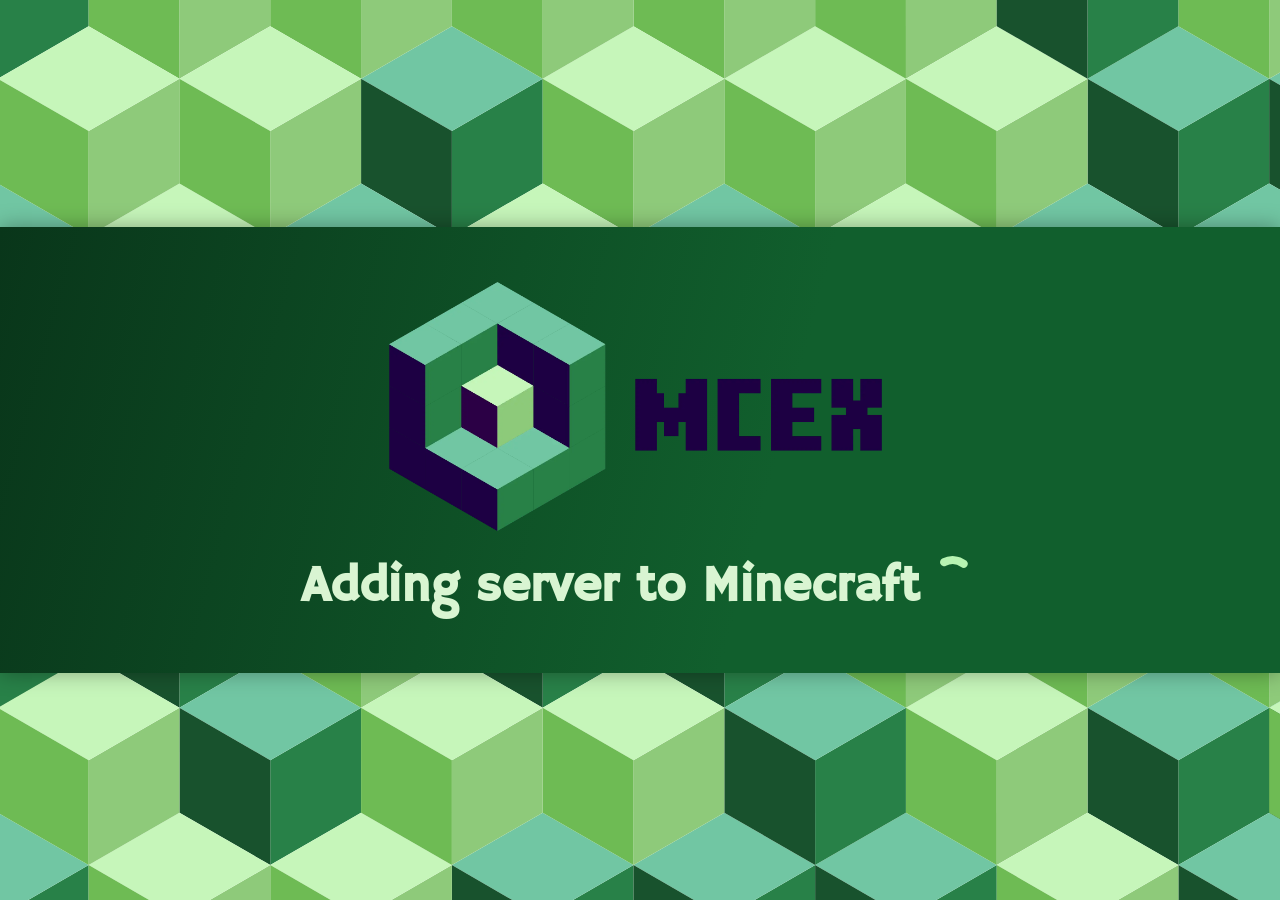
==== redirect.html @ f75b1dbb "slayyyy" ====
<!DOCTYPE html>
<html lang="en">
<head>
    <meta charset="UTF-8">
    <meta name="viewport" content="width=device-width, initial-scale=1.0">
    <title>McEx Play - Add Server To Minecraft</title>
    <link rel="shortcut icon" href="assets/transparent favicon mcex 2.1.png" type="image/x-icon">
    <link rel="stylesheet" href="style2.css">
</head>
<body>

    <!-- <div class="logo-container">
        <img class="logo2" src="assets/transparent mcex 2.1.2.webp" alt="">
    </div> -->

    <div class="container">
        <h1>
            <img class="logo2" src="assets/transparent mcex 2.1.2.webp" alt="">
            <span>Adding server to Minecraft<img class="loading-animation" src="assets/91.svg" alt=""></span>
            
        </h1>
    </div>
        

    <script>
        let text = window.location.search
        const ip = text.replace("?ip=", "").replace(/\?port\=[0-9]*/, "")
        const port = text.replace("?port=", "").replace(/\?ip\=[A-Za-z.]*/, "")
        console.log(ip)
        console.log(port)
        console.log(`minecraft://?addExternalServer=${ip}|${ip}:${port}`)

        // TURN ON OR OFF REDIRECT
        //*
        const MC = window.open(`minecraft://?addExternalServer=${ip}|${ip}:${port}`)
        console.log("MC:", MC)

        /setTimeout(() => {
            window.location.replace("/")
        }, 6000); //*/
    </script>
</body>
</html>
---- style2.css ----
@import url('https://fonts.googleapis.com/css2?family=Hammersmith+One&display=swap');
@import url("variables.css");

@import url('https://fonts.googleapis.com/css2?family=Hammersmith+One&display=swap');
@import url("variables.css");

:root {
    scroll-behavior: smooth;
    --light-gradient-bg: linear-gradient(90deg, #C6F6BA,#9DE48C);
    --light-gradient-transparent: linear-gradient(180deg, #9DE48C 0%, #C6F6BA 60%,  transparent 100%);
    --dark-gradient-bg: linear-gradient(105deg, #09361a 0%,#115f2d 60%);
    --shadow: #00000056 -0px 0px 20px 0px;
    --side-margin: 1.5rem;
}

html {
    /* 10px */
    font-size: 62.5%;
    font-family: "Hammersmith One", Verdana, Geneva, Tahoma, sans-serif;
}
  
body {
    /* 16px */
    font-size: 1.6rem;
    height: 100dvh;
    background: url("assets/background\ decoration.svg");
    margin: 0;
    padding: 0;
    height: auto;
    background-size: 150dvw;
    background-position: top;
}

@media (max-aspect-ratio: 1.19/1) {
    body {
        background-size: 200dvh;
    }
}

h2 {
    text-align: center;
    font-size: 4rem;
    color: white;
}

h1 {
    background-image: var(--dark-gradient-bg);
    padding: 5.5rem 2rem;
    font-size: 5rem;
    color: #d9f5d2;
    padding-left: var(--side-margin);
    box-shadow: var(--shadow);
    scroll-margin-top: 12rem;

    display: flex;
    justify-content: center;
    align-items: center;
    flex-direction: column;
    gap: 2.5rem;
}


.container {
    height: 100dvh;
    display: grid;
    align-items: center;
    justify-items: center;
}

h3 {
    text-align: center;
    font-size: 4rem;
    color: #E9E5FF;
}

.logo2 {
    width: 40%;
}

.logo-container {
    padding: 5%;
    padding-bottom: 10%;
    padding-top: 2%;
    background: var(--light-gradient-transparent);
}

.loading-animation {
    padding-left: 1rem;
    height: 4.5rem;
}
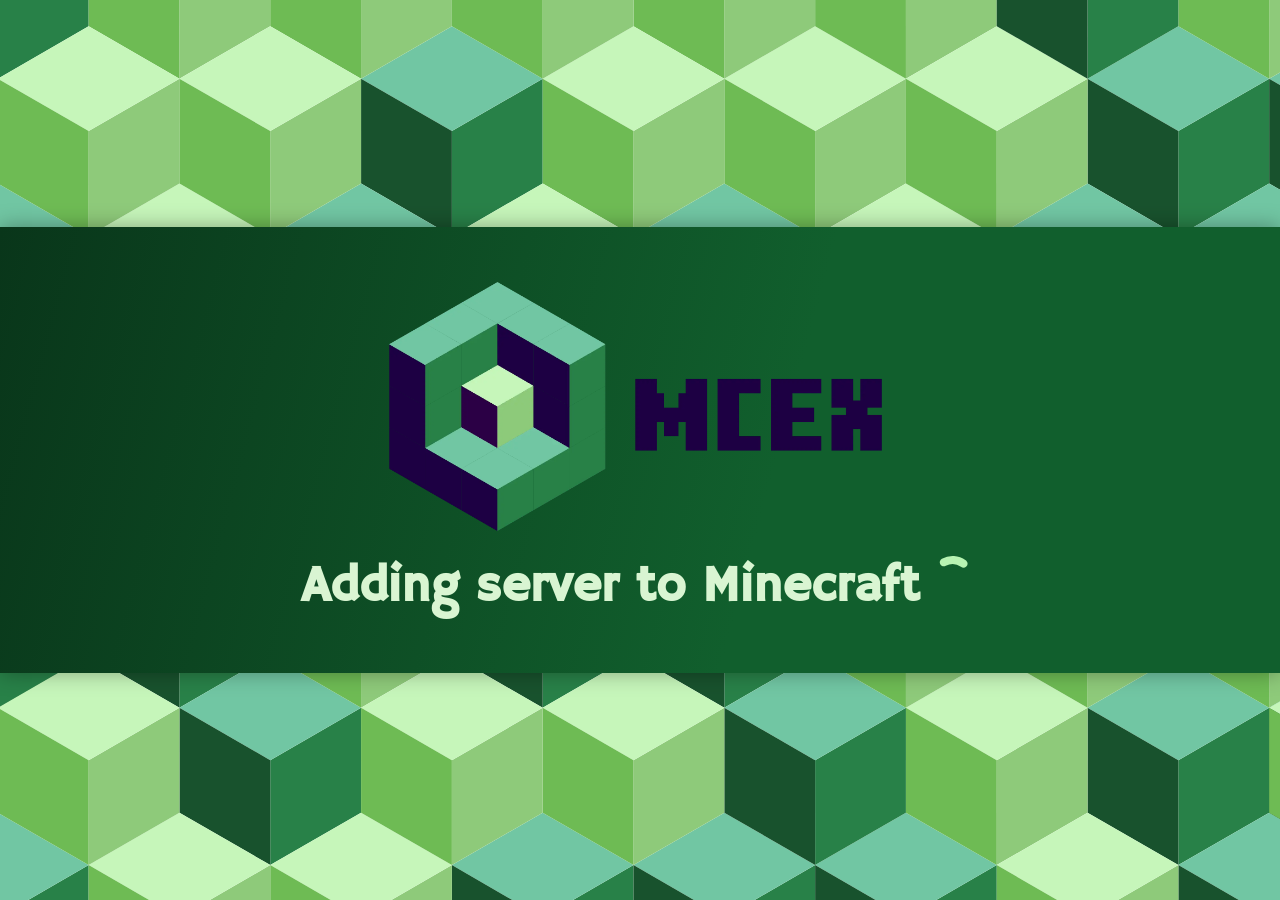
==== commit 0cf165c7: "oopsies" ====
--- a/redirect.html
+++ b/redirect.html
@@ -36,7 +36,7 @@
         console.log("MC:", MC)
 
         /setTimeout(() => {
-            window.location.replace("/")
+            window.location.replace("/mcex/")
         }, 6000); //*/
     </script>
 </body>
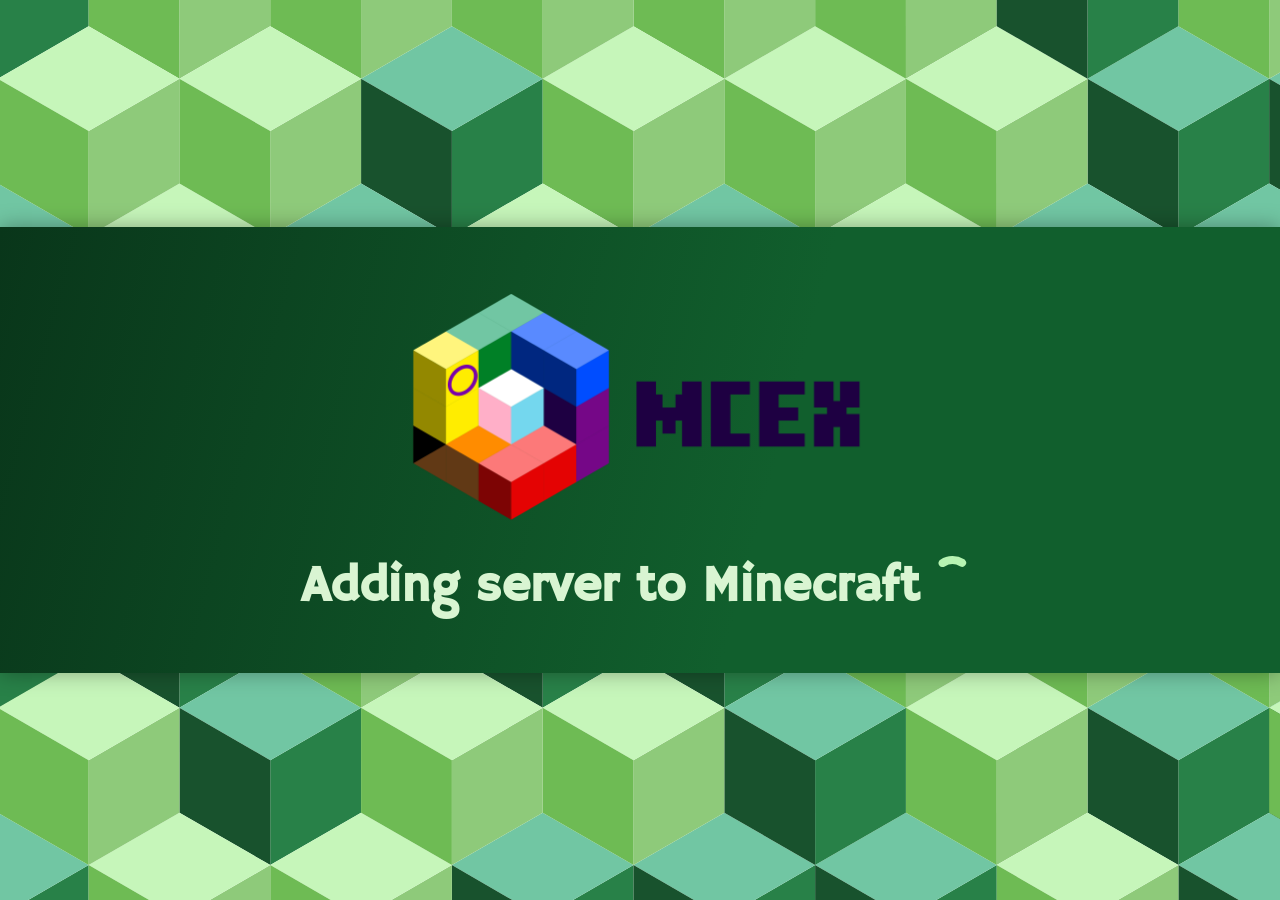
==== commit 4b4c58be: "PRIDE MONTH YIPEE" ====
--- a/redirect.html
+++ b/redirect.html
@@ -15,7 +15,7 @@
 
     <div class="container">
         <h1>
-            <img class="logo2" src="assets/transparent mcex 2.1.2.webp" alt="">
+            <img class="logo2" src="assets/transparent pride text mcex 2.2.2.png" alt="">
             <span>Adding server to Minecraft<img class="loading-animation" src="assets/91.svg" alt=""></span>
             
         </h1>
